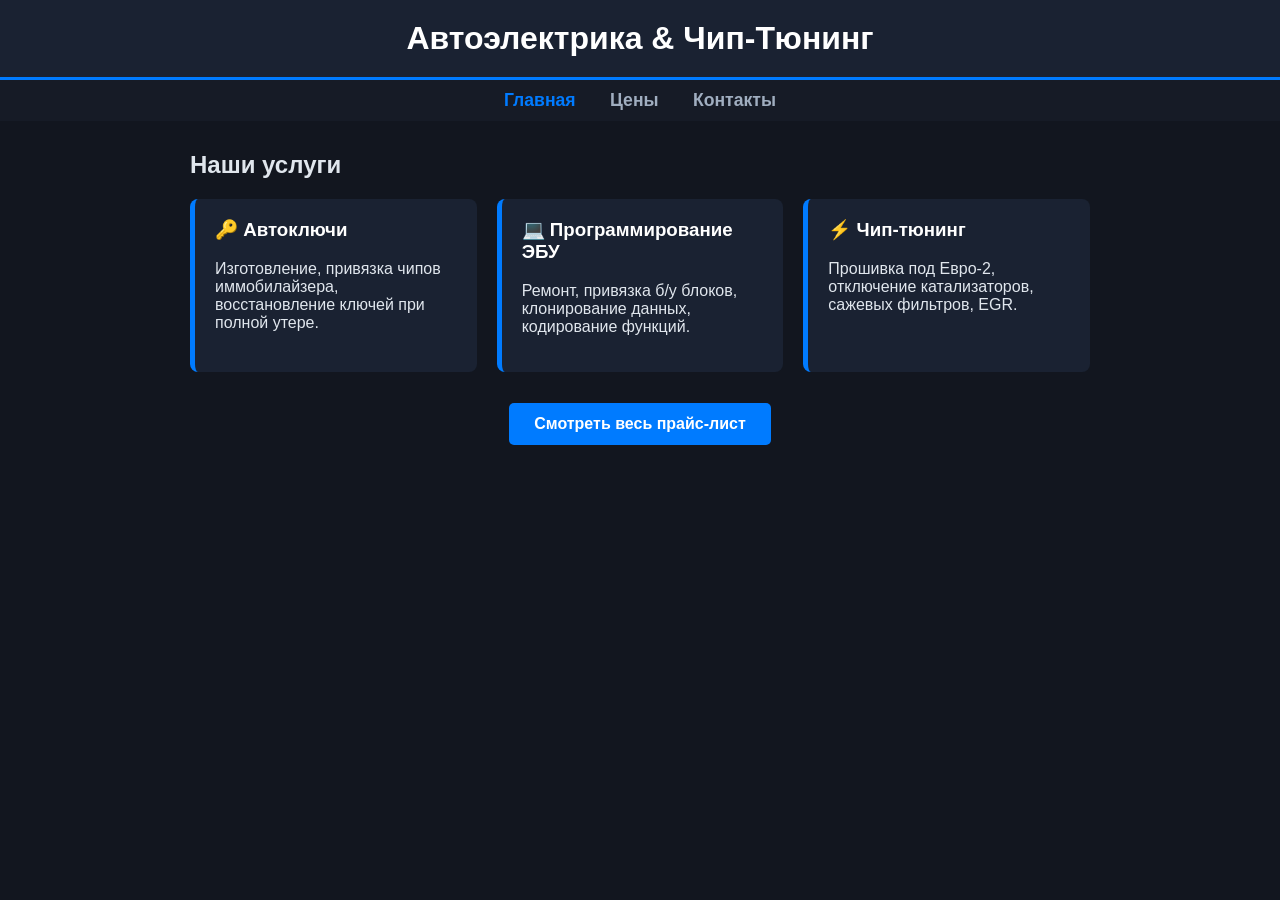
==== index.html @ 8f173909 "Add files via upload" ====
<!DOCTYPE html>
<html lang="ru">
<head>
    <meta charset="UTF-8">
    <meta name="viewport" content="width=device-width, initial-scale=1.0">
    <title>Автоэлектрик | Главная</title>
    <link rel="stylesheet" href="style.css">
</head>
<body>
    <header>
        <h1>Автоэлектрика & Чип-Тюнинг</h1>
    </header>
    <nav>
        <a href="index.html" class="active">Главная</a>
        <a href="prices.html">Цены</a>
        <a href="contacts.html">Контакты</a>
    </nav>
    <div class="container">
        <h2>Наши услуги</h2>
        <div class="services-grid">
            <div class="service-card">
                <h3>🔑 Автоключи</h3>
                <p>Изготовление, привязка чипов иммобилайзера, восстановление ключей при полной утере.</p>
            </div>
            <div class="service-card">
                <h3>💻 Программирование ЭБУ</h3>
                <p>Ремонт, привязка б/у блоков, клонирование данных, кодирование функций.</p>
            </div>
            <div class="service-card">
                <h3>⚡ Чип-тюнинг</h3>
                <p>Прошивка под Евро-2, отключение катализаторов, сажевых фильтров, EGR.</p>
            </div>
        </div>
        <p style="text-align:center;"><a href="prices.html" class="btn">Смотреть весь прайс-лист</a></p>
    </div>
</body>
</html>
---- style.css ----
body {
    font-family: 'Segoe UI', Arial, sans-serif;
    background-color: #12161f;
    color: #e0e6ed;
    margin: 0;
    padding: 0;
}
header {
    background-color: #1a2232;
    padding: 20px;
    text-align: center;
    border-bottom: 3px solid #007bff;
}
header h1 { margin: 0; color: #fff; font-size: 2rem; }
nav {
    background-color: #161b26;
    text-align: center;
    padding: 10px;
}
nav a {
    color: #a0aec0;
    text-decoration: none;
    margin: 0 15px;
    font-weight: bold;
    font-size: 1.1rem;
}
nav a:hover, nav a.active {
    color: #007bff;
}
.container {
    max-width: 900px;
    margin: 30px auto;
    padding: 0 20px;
}
.services-grid {
    display: grid;
    grid-template-columns: repeat(auto-fit, minmax(250px, 1fr));
    gap: 20px;
}
.service-card {
    background-color: #1a2232;
    padding: 20px;
    border-radius: 8px;
    border-left: 5px solid #007bff;
}
.service-card h3 { margin-top: 0; color: #fff; }
table {
    width: 100%;
    border-collapse: collapse;
    background-color: #1a2232;
    border-radius: 8px;
    overflow: hidden;
    margin-top: 20px;
}
th, td {
    padding: 15px;
    text-align: left;
    border-bottom: 1px solid #2d3748;
}
th { background-color: #007bff; color: white; }
tr:hover { background-color: #222b3d; }
.btn {
    display: inline-block;
    background-color: #007bff;
    color: white;
    text-decoration: none;
    padding: 12px 25px;
    border-radius: 5px;
    font-weight: bold;
    margin-top: 15px;
}
.btn:hover { background-color: #0056b3; }
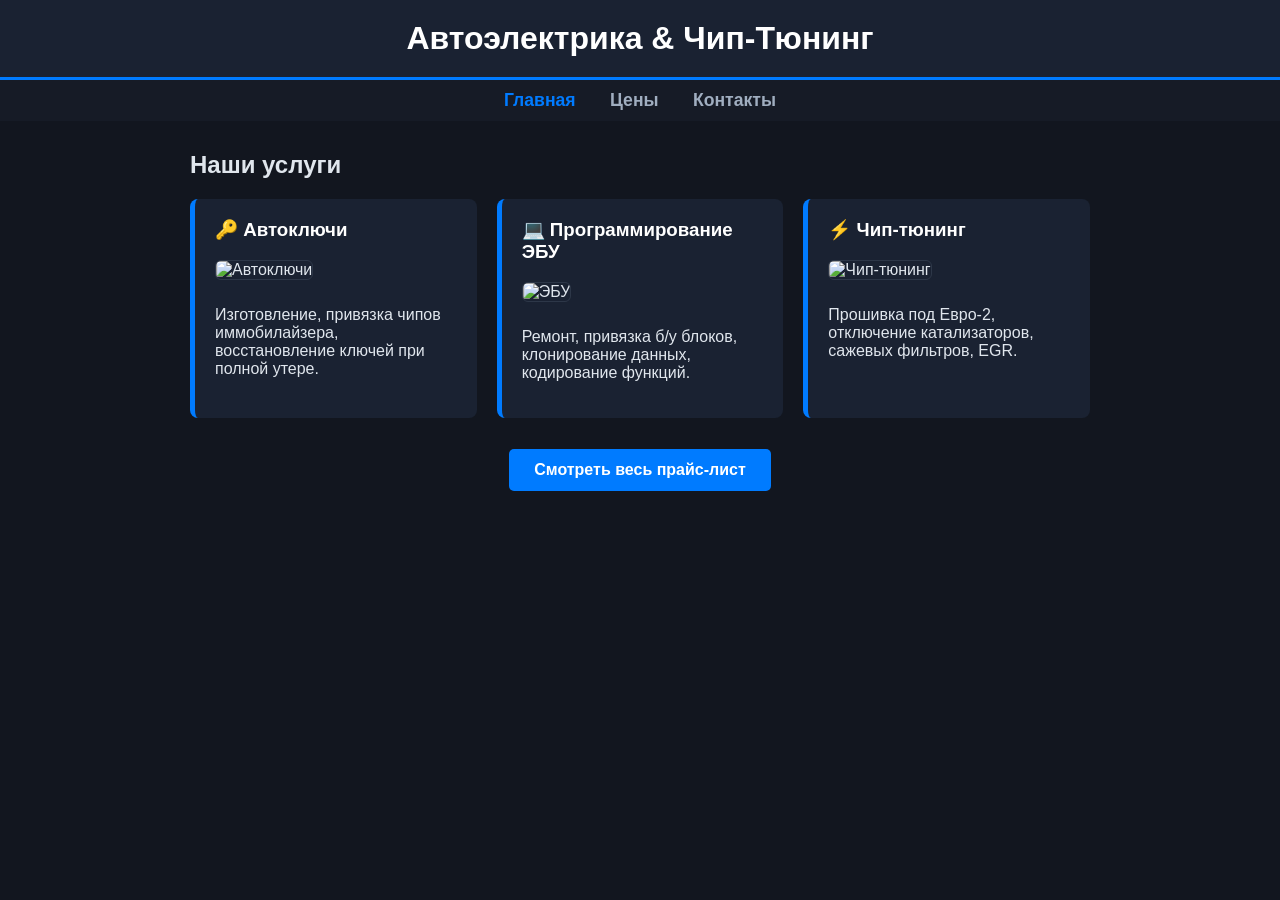
==== commit c3ef8941: "Add files via upload" ====
--- a/index.html
+++ b/index.html
@@ -1,4 +1,13 @@
 <!DOCTYPE html>
+<html lang="ru">
+<head>
+    <meta charset="UTF-8">
+    <meta name="viewport" content="width=device-width, initial-scale=1.0">
+    <title>Автоэлектрик | Главная</title>
+    <link rel="stylesheet" href="style.css">
+</head>
+<body>
+   <!DOCTYPE html>
 <html lang="ru">
 <head>
     <meta charset="UTF-8">
@@ -18,20 +27,35 @@
     <div class="container">
         <h2>Наши услуги</h2>
         <div class="services-grid">
+            
             <div class="service-card">
                 <h3>🔑 Автоключи</h3>
+                <!-- Качественное фото автомобильного ключа -->
+                <img src="https://unsplash.com" alt="Автоключи" style="width: 100%; height: 160px; object-fit: cover; border-radius: 6px; margin-bottom: 10px; border: 1px solid #2d3748;">
                 <p>Изготовление, привязка чипов иммобилайзера, восстановление ключей при полной утере.</p>
             </div>
+            
             <div class="service-card">
                 <h3>💻 Программирование ЭБУ</h3>
+                <!-- Фото процесса диагностики / электроники -->
+                <img src="https://unsplash.com" alt="ЭБУ" style="width: 100%; height: 160px; object-fit: cover; border-radius: 6px; margin-bottom: 10px; border: 1px solid #2d3748;">
                 <p>Ремонт, привязка б/у блоков, клонирование данных, кодирование функций.</p>
             </div>
+            
             <div class="service-card">
                 <h3>⚡ Чип-тюнинг</h3>
+                <!-- Фото салона авто / приборов -->
+                <img src="https://unsplash.com" alt="Чип-тюнинг" style="width: 100%; height: 160px; object-fit: cover; border-radius: 6px; margin-bottom: 10px; border: 1px solid #2d3748;">
                 <p>Прошивка под Евро-2, отключение катализаторов, сажевых фильтров, EGR.</p>
             </div>
+            
         </div>
         <p style="text-align:center;"><a href="prices.html" class="btn">Смотреть весь прайс-лист</a></p>
     </div>
 </body>
-</html>+</html>
+
+
+
+
+
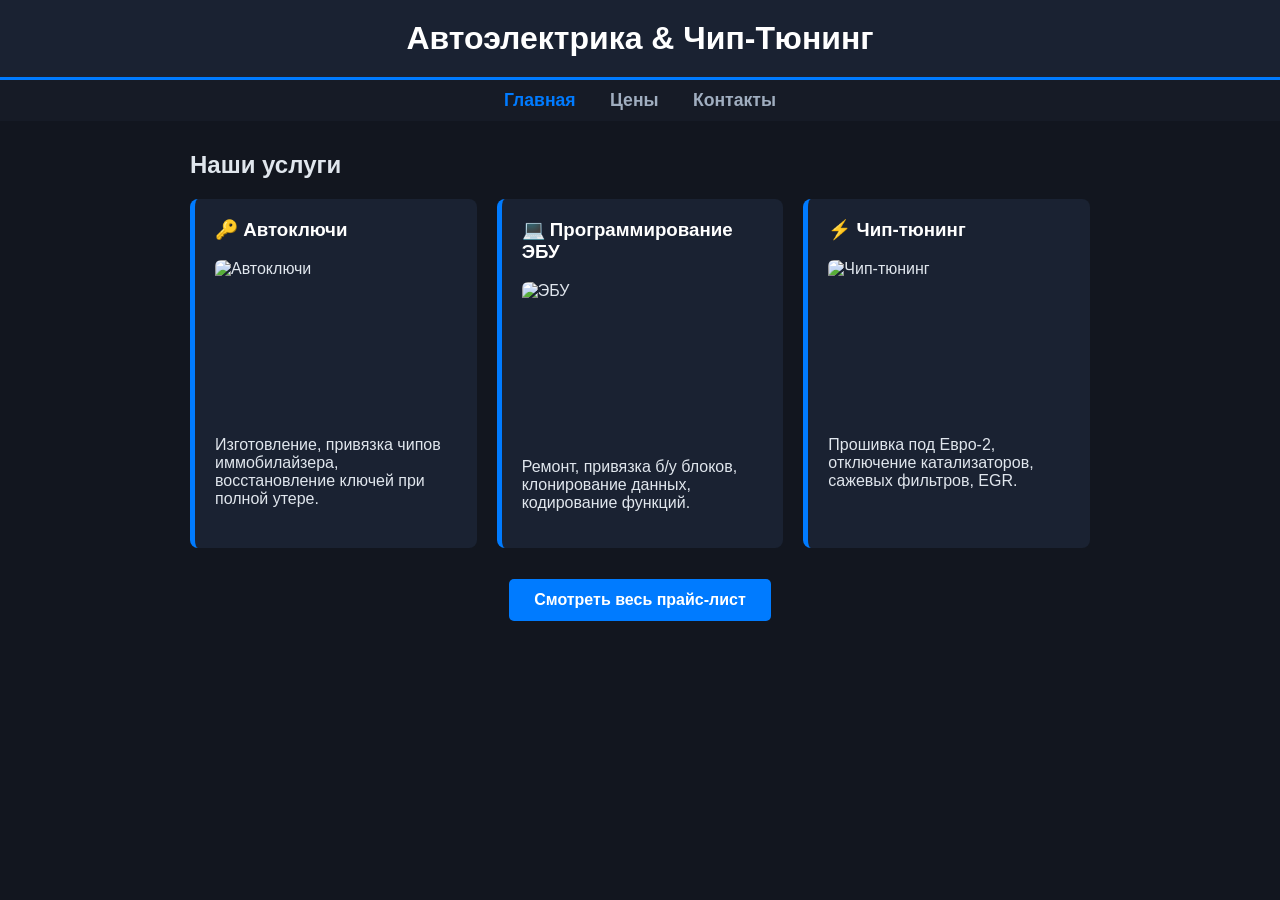
==== commit c85eb244: "Add files via upload" ====
--- a/index.html
+++ b/index.html
@@ -30,22 +30,22 @@
             
             <div class="service-card">
                 <h3>🔑 Автоключи</h3>
-                <!-- Качественное фото автомобильного ключа -->
-                <img src="https://unsplash.com" alt="Автоключи" style="width: 100%; height: 160px; object-fit: cover; border-radius: 6px; margin-bottom: 10px; border: 1px solid #2d3748;">
+                <!-- Картинка ключа из интернета -->
+                <img src="https://unsplash.com" alt="Автоключи" style="width: 100%; height: 160px; object-fit: cover; border-radius: 6px; margin-bottom: 10px; display: block;">
                 <p>Изготовление, привязка чипов иммобилайзера, восстановление ключей при полной утере.</p>
             </div>
             
             <div class="service-card">
                 <h3>💻 Программирование ЭБУ</h3>
-                <!-- Фото процесса диагностики / электроники -->
-                <img src="https://unsplash.com" alt="ЭБУ" style="width: 100%; height: 160px; object-fit: cover; border-radius: 6px; margin-bottom: 10px; border: 1px solid #2d3748;">
+                <!-- Картинка автоэлектроники -->
+                <img src="https://unsplash.com" alt="ЭБУ" style="width: 100%; height: 160px; object-fit: cover; border-radius: 6px; margin-bottom: 10px; display: block;">
                 <p>Ремонт, привязка б/у блоков, клонирование данных, кодирование функций.</p>
             </div>
             
             <div class="service-card">
                 <h3>⚡ Чип-тюнинг</h3>
-                <!-- Фото салона авто / приборов -->
-                <img src="https://unsplash.com" alt="Чип-тюнинг" style="width: 100%; height: 160px; object-fit: cover; border-radius: 6px; margin-bottom: 10px; border: 1px solid #2d3748;">
+                <!-- Картинка тюнинга/салона -->
+                <img src="https://unsplash.com" alt="Чип-тюнинг" style="width: 100%; height: 160px; object-fit: cover; border-radius: 6px; margin-bottom: 10px; display: block;">
                 <p>Прошивка под Евро-2, отключение катализаторов, сажевых фильтров, EGR.</p>
             </div>
             
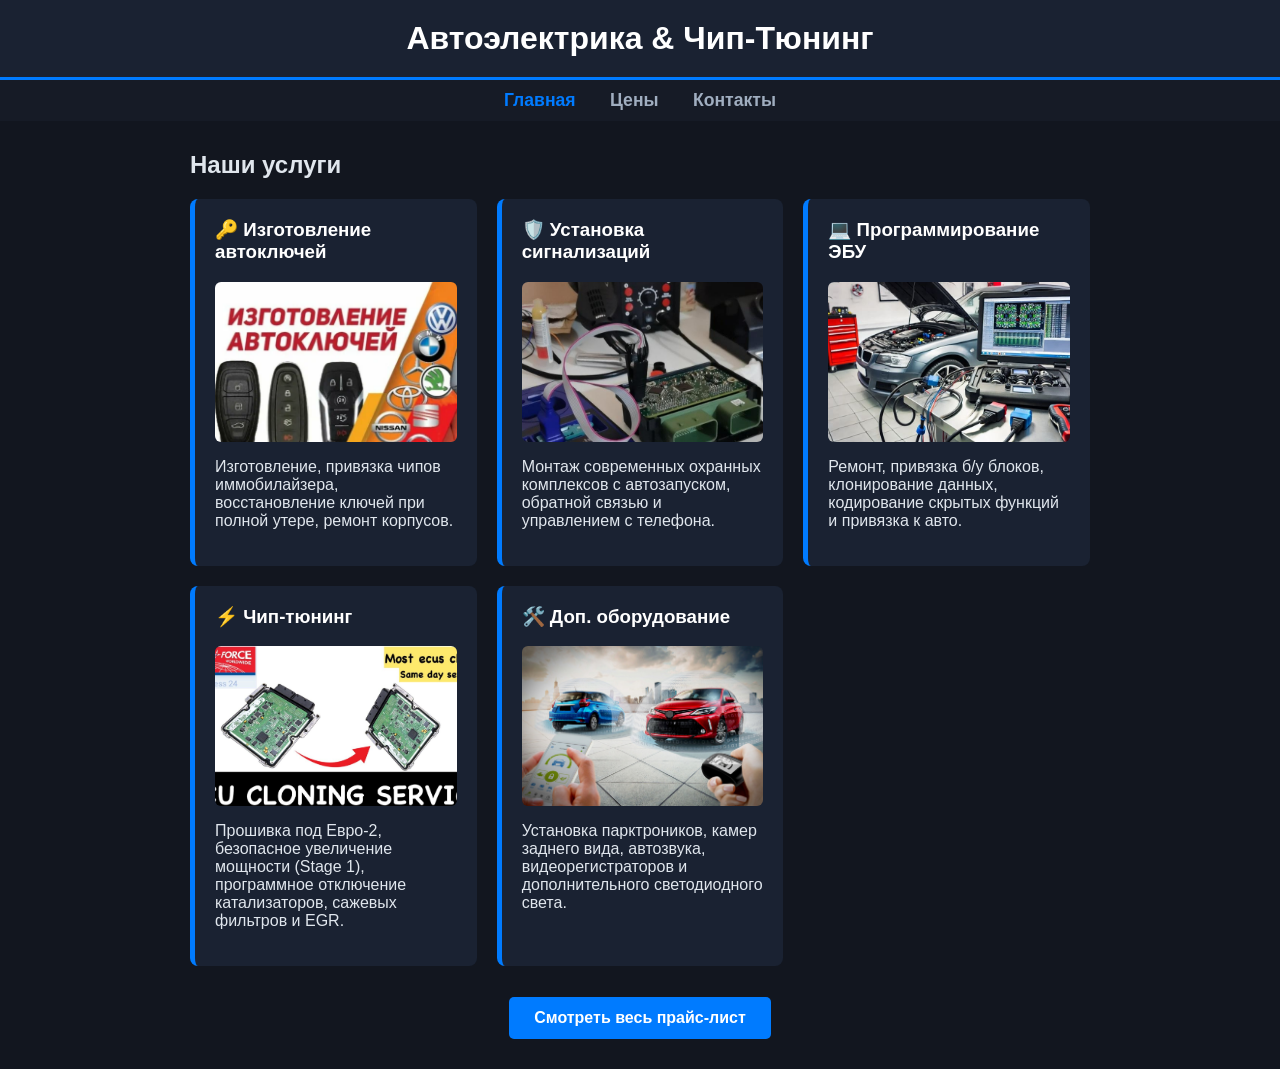
==== commit b1147a45: "Add files via upload" ====
--- a/index.html
+++ b/index.html
@@ -1,13 +1,4 @@
 <!DOCTYPE html>
-<html lang="ru">
-<head>
-    <meta charset="UTF-8">
-    <meta name="viewport" content="width=device-width, initial-scale=1.0">
-    <title>Автоэлектрик | Главная</title>
-    <link rel="stylesheet" href="style.css">
-</head>
-<body>
-   <!DOCTYPE html>
 <html lang="ru">
 <head>
     <meta charset="UTF-8">
@@ -29,33 +20,37 @@
         <div class="services-grid">
             
             <div class="service-card">
-                <h3>🔑 Автоключи</h3>
-                <!-- Картинка ключа из интернета -->
-                <img src="https://unsplash.com" alt="Автоключи" style="width: 100%; height: 160px; object-fit: cover; border-radius: 6px; margin-bottom: 10px; display: block;">
-                <p>Изготовление, привязка чипов иммобилайзера, восстановление ключей при полной утере.</p>
+                <h3>🔑 Изготовление автоключей</h3>
+                <img src="1.jpg" alt="Автоключи" style="width: 100%; height: 160px; object-fit: cover; border-radius: 6px; margin-bottom: 10px; display: block;">
+                <p>Изготовление, привязка чипов иммобилайзера, восстановление ключей при полной утере, ремонт корпусов.</p>
+            </div>
+            
+            <div class="service-card">
+                <h3>🛡️ Установка сигнализаций</h3>
+                <img src="2.jpg" alt="Сигнализации" style="width: 100%; height: 160px; object-fit: cover; border-radius: 6px; margin-bottom: 10px; display: block;">
+                <p>Монтаж современных охранных комплексов с автозапуском, обратной связью и управлением с телефона.</p>
             </div>
             
             <div class="service-card">
                 <h3>💻 Программирование ЭБУ</h3>
-                <!-- Картинка автоэлектроники -->
-                <img src="https://unsplash.com" alt="ЭБУ" style="width: 100%; height: 160px; object-fit: cover; border-radius: 6px; margin-bottom: 10px; display: block;">
-                <p>Ремонт, привязка б/у блоков, клонирование данных, кодирование функций.</p>
+                <img src="3.jpg" alt="ЭБУ" style="width: 100%; height: 160px; object-fit: cover; border-radius: 6px; margin-bottom: 10px; display: block;">
+                <p>Ремонт, привязка б/у блоков, клонирование данных, кодирование скрытых функций и привязка к авто.</p>
             </div>
             
             <div class="service-card">
                 <h3>⚡ Чип-тюнинг</h3>
-                <!-- Картинка тюнинга/салона -->
-                <img src="https://unsplash.com" alt="Чип-тюнинг" style="width: 100%; height: 160px; object-fit: cover; border-radius: 6px; margin-bottom: 10px; display: block;">
-                <p>Прошивка под Евро-2, отключение катализаторов, сажевых фильтров, EGR.</p>
+                <img src="4.jpg" alt="Чип-тюнинг" style="width: 100%; height: 160px; object-fit: cover; border-radius: 6px; margin-bottom: 10px; display: block;">
+                <p>Прошивка под Евро-2, безопасное увеличение мощности (Stage 1), программное отключение катализаторов, сажевых фильтров и EGR.</p>
+            </div>
+
+            <div class="service-card">
+                <h3>🛠️ Доп. оборудование</h3>
+                <img src="5.jpg" alt="Доп оборудование" style="width: 100%; height: 160px; object-fit: cover; border-radius: 6px; margin-bottom: 10px; display: block;">
+                <p>Установка парктроников, камер заднего вида, автозвука, видеорегистраторов и дополнительного светодиодного света.</p>
             </div>
             
         </div>
         <p style="text-align:center;"><a href="prices.html" class="btn">Смотреть весь прайс-лист</a></p>
     </div>
 </body>
-</html>
-
-
-
-
-
+</html>
--- a/style.css
+++ b/style.css
@@ -69,4 +69,51 @@
     font-weight: bold;
     margin-top: 15px;
 }
-.btn:hover { background-color: #0056b3; }+.btn:hover { background-color: #0056b3; }.price-list {
+    display: flex;
+    flex-direction: column;
+    gap: 20px;
+    margin-top: 20px;
+}
+.price-item {
+    background-color: #1a2232;
+    border-radius: 8px;
+    overflow: hidden;
+    display: flex;
+    align-items: center;
+    box-shadow: 0 4px 6px rgba(0,0,0,0.2);
+    border: 1px solid #2d3748;
+}
+.price-item img {
+    width: 150px;
+    height: 100px;
+    object-fit: cover;
+    flex-shrink: 0;
+}
+.price-info {
+    padding: 15px 20px;
+    flex-grow: 1;
+}
+.price-info h3 {
+    margin: 0 0 5px 0;
+    color: #fff;
+    font-size: 1.2rem;
+}
+.price-info p {
+    margin: 0;
+    color: #a0aec0;
+    font-size: 0.9rem;
+}
+.price-cost {
+    padding: 20px;
+    font-size: 1.3rem;
+    font-weight: bold;
+    color: #007bff;
+    white-space: nowrap;
+    border-left: 1px solid #2d3748;
+}
+max-width: 600px {
+    .price-item { flex-direction: column; align-items: stretch; }
+    .price-item img { width: 100%; height: 150px; }
+    .price-cost { text-align: center; border-left: none; border-top: 1px solid #2d3748; }
+}
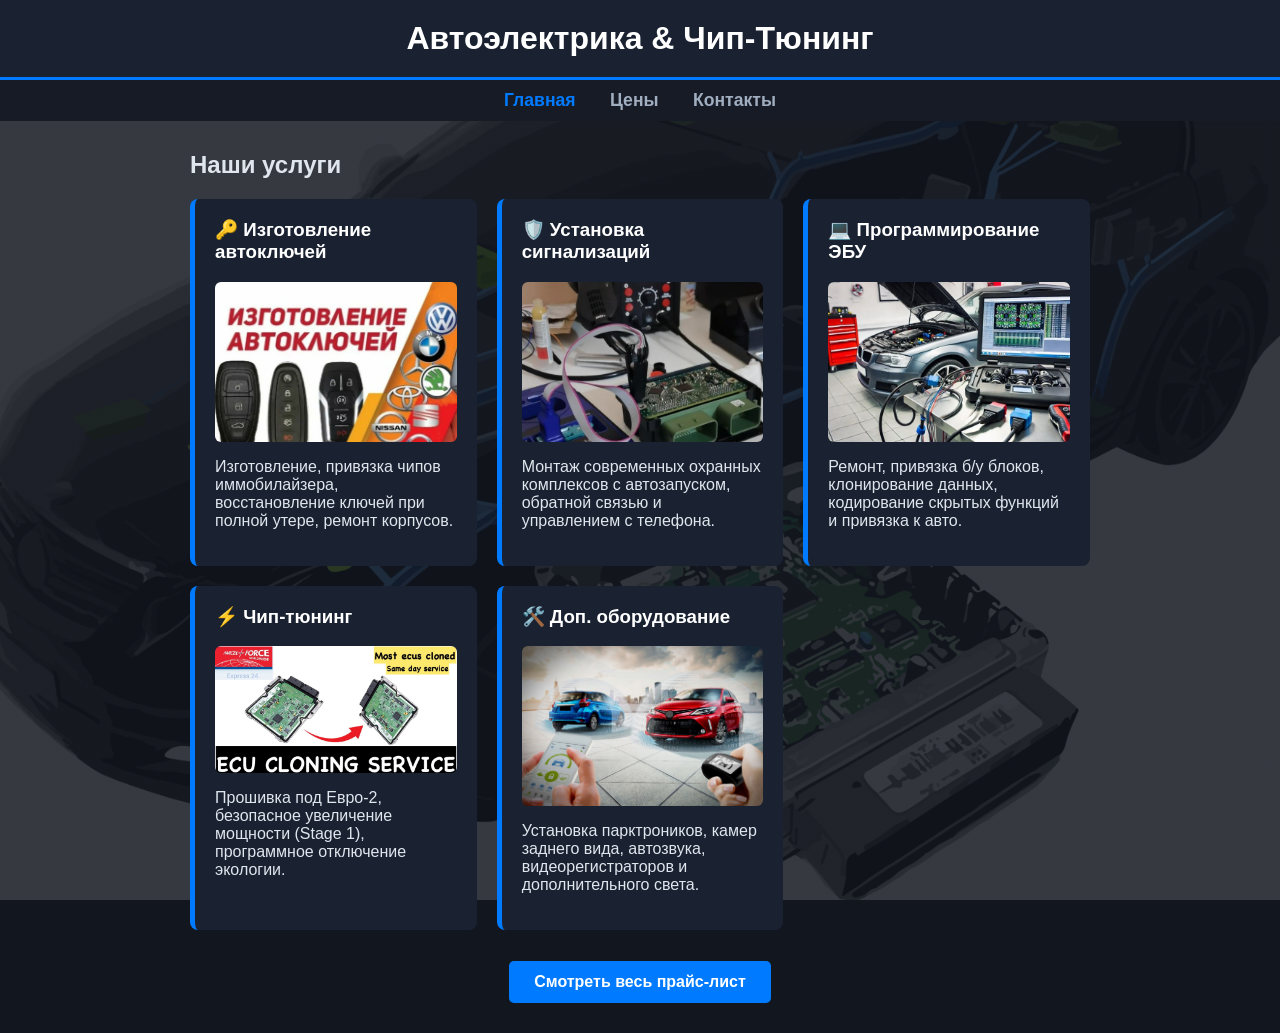
==== commit 808cb25b: "Add files via upload" ====
--- a/index.html
+++ b/index.html
@@ -4,16 +4,80 @@
     <meta charset="UTF-8">
     <meta name="viewport" content="width=device-width, initial-scale=1.0">
     <title>Автоэлектрик | Главная</title>
-    <link rel="stylesheet" href="style.css">
+    <style>
+        body {
+            font-family: 'Segoe UI', Arial, sans-serif;
+            /* Безопасный темный фон по умолчанию + плавное наложение фоновой картинки bg.jpg */
+            background-color: #12161f;
+            background-image: linear-gradient(rgba(18, 22, 31, 0.85), rgba(18, 22, 31, 0.85)), url('bg.jpg');
+            background-repeat: no-repeat;
+            background-position: center center;
+            background-attachment: fixed;
+            background-size: cover;
+            color: #e0e6ed;
+            margin: 0;
+            padding: 0;
+        }
+        header {
+            background-color: #1a2232;
+            padding: 20px;
+            text-align: center;
+            border-bottom: 3px solid #007bff;
+        }
+        header h1 { margin: 0; color: #fff; font-size: 2rem; }
+        nav {
+            background-color: #161b26;
+            text-align: center;
+            padding: 10px;
+        }
+        nav a {
+            color: #a0aec0;
+            text-decoration: none;
+            margin: 0 15px;
+            font-weight: bold;
+            font-size: 1.1rem;
+            display: inline-block;
+        }
+        nav a:hover, nav a.active { color: #007bff; }
+        .container {
+            max-width: 900px;
+            margin: 30px auto;
+            padding: 0 20px;
+        }
+        .services-grid {
+            display: grid;
+            grid-template-columns: repeat(auto-fit, minmax(250px, 1fr));
+            gap: 20px;
+            margin-top: 20px;
+        }
+        .service-card {
+            background-color: #1a2232;
+            padding: 20px;
+            border-radius: 8px;
+            border-left: 5px solid #007bff;
+        }
+        .service-card h3 { margin-top: 0; color: #fff; }
+        .btn {
+            display: inline-block;
+            background-color: #007bff;
+            color: white;
+            text-decoration: none;
+            padding: 12px 25px;
+            border-radius: 5px;
+            font-weight: bold;
+            margin-top: 15px;
+        }
+        .btn:hover { background-color: #0056b3; }
+    </style>
 </head>
 <body>
     <header>
         <h1>Автоэлектрика & Чип-Тюнинг</h1>
     </header>
     <nav>
-        <a href="index.html" class="active">Главная</a>
-        <a href="prices.html">Цены</a>
-        <a href="contacts.html">Контакты</a>
+        <a href="./index.html" class="active">Главная</a>
+        <a href="./prices.html">Цены</a>
+        <a href="./contacts.html">Контакты</a>
     </nav>
     <div class="container">
         <h2>Наши услуги</h2>
@@ -39,18 +103,23 @@
             
             <div class="service-card">
                 <h3>⚡ Чип-тюнинг</h3>
-                <img src="4.jpg" alt="Чип-тюнинг" style="width: 100%; height: 160px; object-fit: cover; border-radius: 6px; margin-bottom: 10px; display: block;">
-                <p>Прошивка под Евро-2, безопасное увеличение мощности (Stage 1), программное отключение катализаторов, сажевых фильтров и EGR.</p>
+                <img src="4.jpg" alt="Чип-тюнинг" style="width: 100%; h
+
+
+eight: 160px; object-fit: cover; border-radius: 6px; margin-bottom: 10px; display: block;">
+                <p>Прошивка под Евро-2, безопасное увеличение мощности (Stage 1), программное отключение экологии.</p>
             </div>
 
             <div class="service-card">
                 <h3>🛠️ Доп. оборудование</h3>
                 <img src="5.jpg" alt="Доп оборудование" style="width: 100%; height: 160px; object-fit: cover; border-radius: 6px; margin-bottom: 10px; display: block;">
-                <p>Установка парктроников, камер заднего вида, автозвука, видеорегистраторов и дополнительного светодиодного света.</p>
+                <p>Установка парктроников, камер заднего вида, автозвука, видеорегистраторов и дополнительного света.</p>
             </div>
             
         </div>
-        <p style="text-align:center;"><a href="prices.html" class="btn">Смотреть весь прайс-лист</a></p>
+        <p style="text-align:center;"><a href="./prices.html" class="btn">Смотреть весь прайс-лист</a></p>
     </div>
 </body>
-</html>+</html>
+
+
